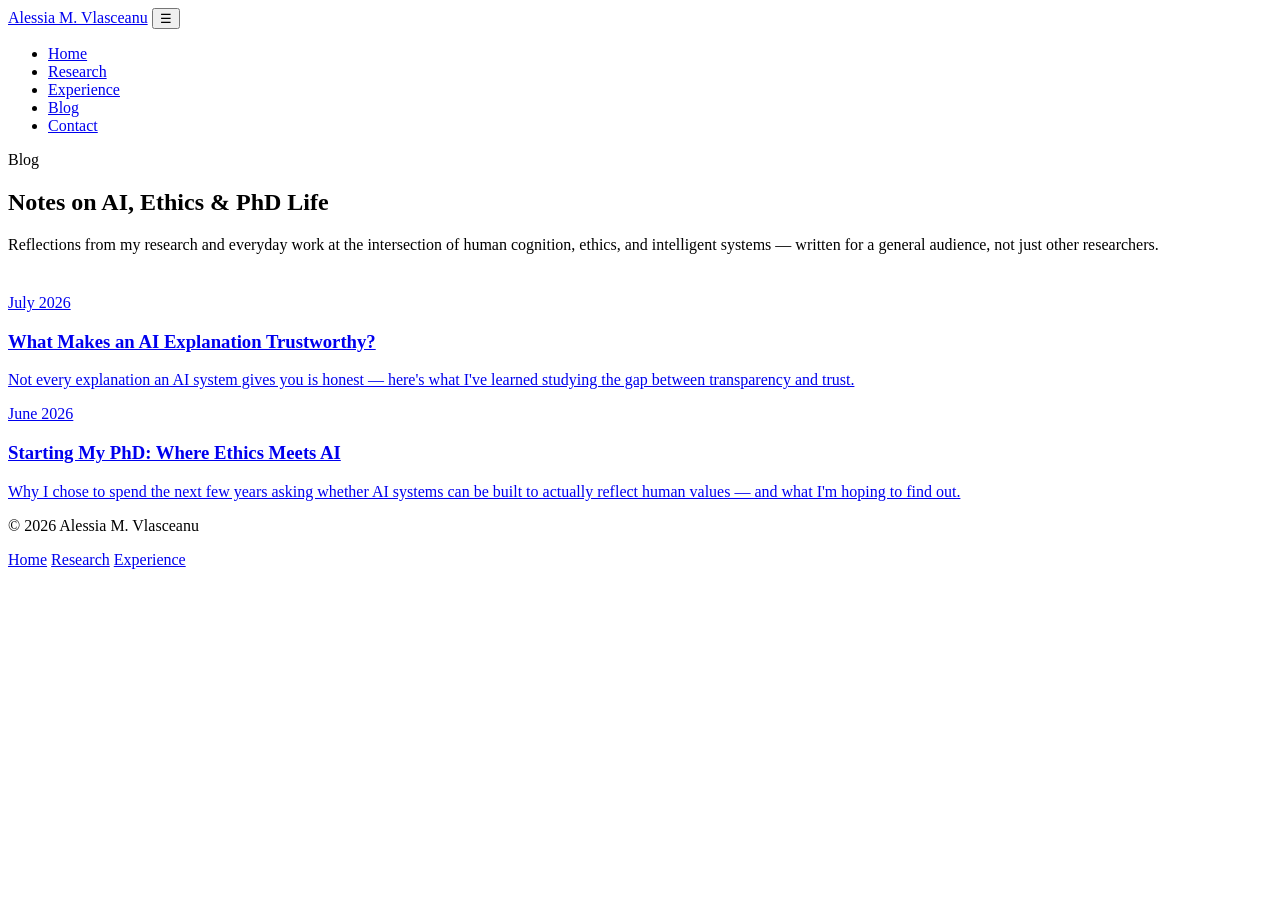
==== index.html @ 2f05d113 "Add files via upload" ====
<!DOCTYPE html>
<html lang="en">
<head>
<meta charset="UTF-8" />
<meta name="viewport" content="width=device-width, initial-scale=1.0" />
<title>Blog — Alessia M. Vlasceanu</title>
<meta name="description" content="Writing on Human-AI Interaction, ethical AI, and PhD life by Alessia M. Vlasceanu." />
<link rel="stylesheet" href="../assets/css/style.css" />
</head>
<body>

<header class="site-nav">
  <div class="nav-inner">
    <a href="../index.html" class="logo">Alessia M. Vlasceanu</a>
    <button class="nav-toggle" aria-label="Toggle navigation">☰</button>
    <ul class="nav-links">
      <li><a href="../index.html">Home</a></li>
      <li><a href="../research.html">Research</a></li>
      <li><a href="../experience.html">Experience</a></li>
      <li><a href="index.html" class="active">Blog</a></li>
      <li><a href="../index.html#contact">Contact</a></li>
    </ul>
  </div>
</header>

<main>

  <section class="hero" style="padding-bottom: 24px;">
    <div class="container">
      <div class="eyebrow">Blog</div>
      <h1>Notes on AI, Ethics &amp; PhD Life</h1>
      <p class="lede">
        Reflections from my research and everyday work at the intersection of human cognition,
        ethics, and intelligent systems — written for a general audience, not just other researchers.
      </p>
    </div>
  </section>

  <section class="alt">
    <div class="container">

      <a class="post-card" href="what-makes-ai-explanation-trustworthy.html">
        <div class="post-date">July 2026</div>
        <h3>What Makes an AI Explanation Trustworthy?</h3>
        <p>Not every explanation an AI system gives you is honest — here's what I've learned studying the gap between transparency and trust.</p>
      </a>

      <a class="post-card" href="starting-my-phd.html">
        <div class="post-date">June 2026</div>
        <h3>Starting My PhD: Where Ethics Meets AI</h3>
        <p>Why I chose to spend the next few years asking whether AI systems can be built to actually reflect human values — and what I'm hoping to find out.</p>
      </a>

    </div>
  </section>

</main>

<footer>
  <div class="container">
    <p>© <span data-year>2026</span> Alessia M. Vlasceanu</p>
    <div class="social-row">
      <a href="../index.html">Home</a>
      <a href="../research.html">Research</a>
      <a href="../experience.html">Experience</a>
    </div>
  </div>
</footer>

<script src="../assets/js/main.js"></script>
</body>
</html>
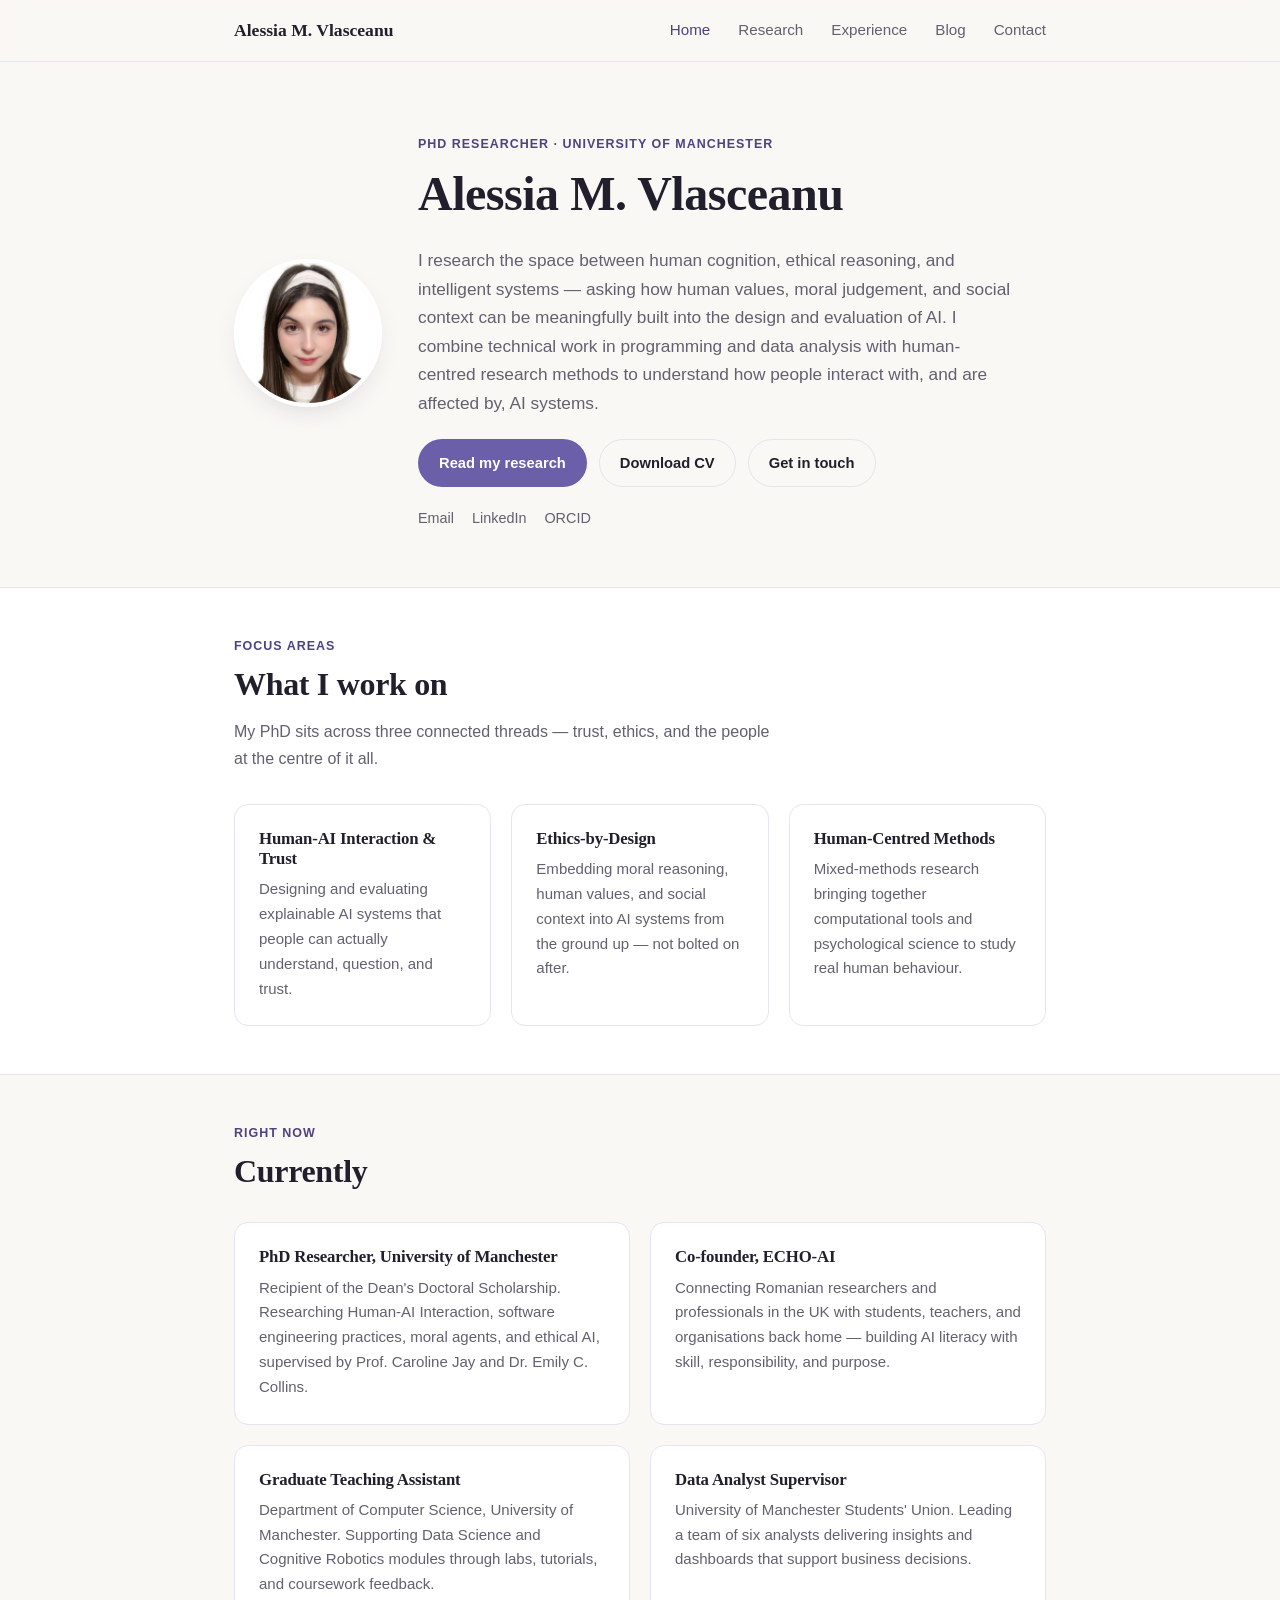
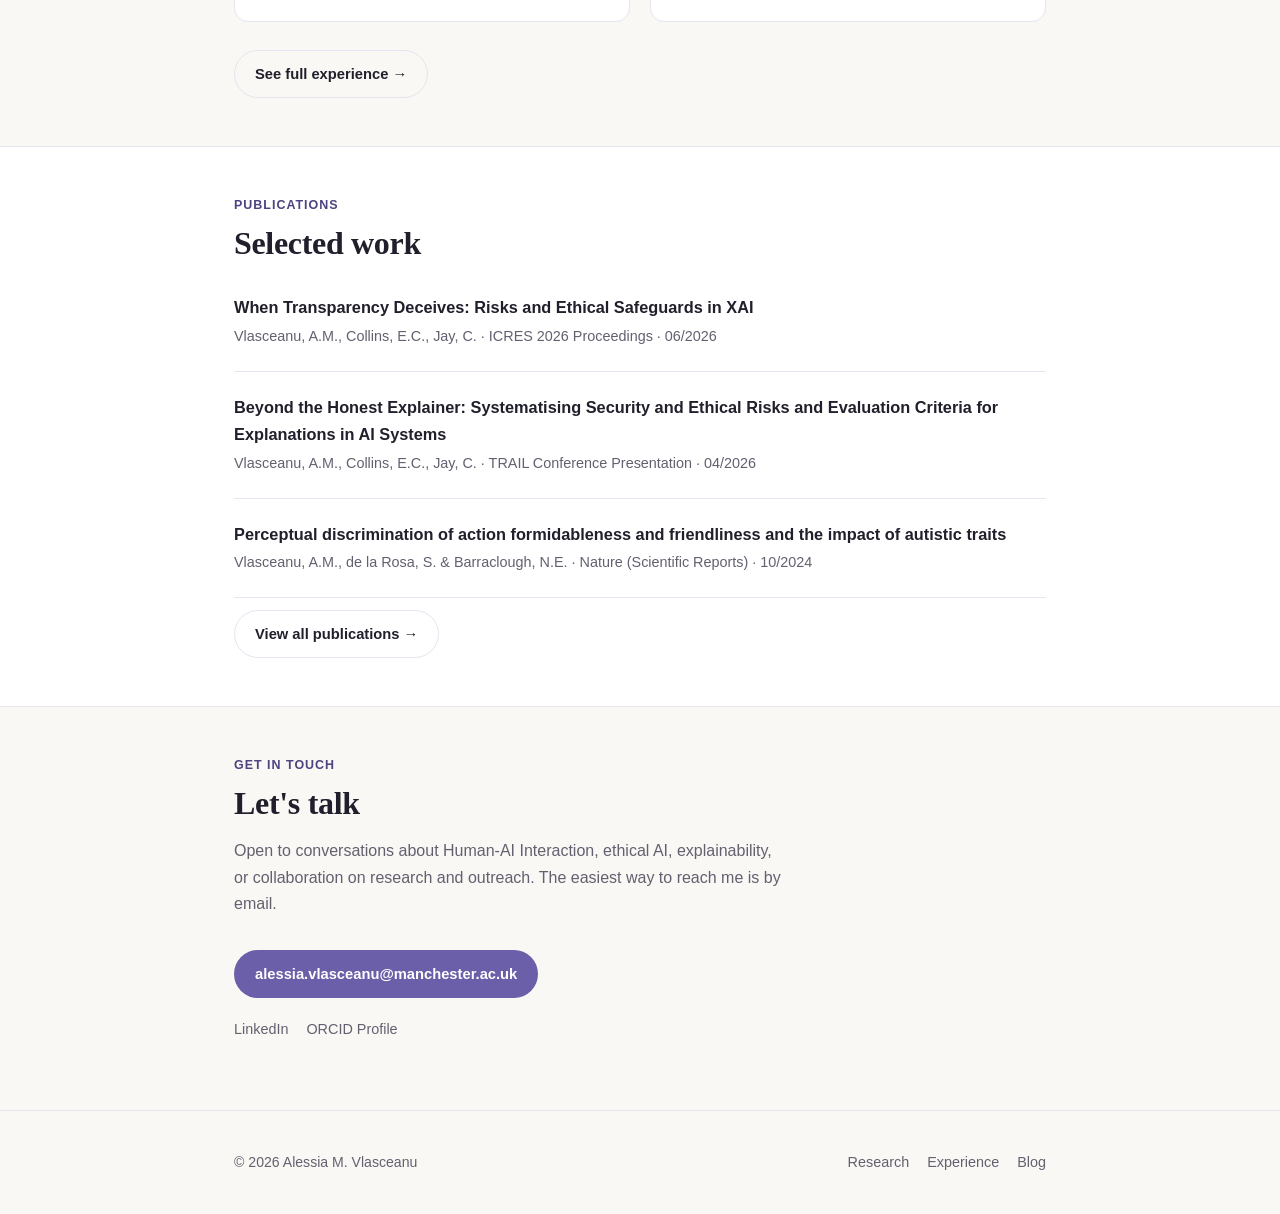
==== commit 5ffa6d9c: "Add files via upload" ====
--- a/index.html
+++ b/index.html
@@ -3,54 +3,159 @@
 <head>
 <meta charset="UTF-8" />
 <meta name="viewport" content="width=device-width, initial-scale=1.0" />
-<title>Blog — Alessia M. Vlasceanu</title>
-<meta name="description" content="Writing on Human-AI Interaction, ethical AI, and PhD life by Alessia M. Vlasceanu." />
-<link rel="stylesheet" href="../assets/css/style.css" />
+<title>Alessia M. Vlasceanu — PhD Researcher, Human-AI Interaction</title>
+<meta name="description" content="Alessia M. Vlasceanu is a PhD researcher at the University of Manchester working on Human-Computer Interaction, Human-AI Interaction, and Ethical AI." />
+<link rel="stylesheet" href="assets/css/style.css" />
 </head>
 <body>
 
 <header class="site-nav">
   <div class="nav-inner">
-    <a href="../index.html" class="logo">Alessia M. Vlasceanu</a>
+    <a href="index.html" class="logo">Alessia M. Vlasceanu</a>
     <button class="nav-toggle" aria-label="Toggle navigation">☰</button>
     <ul class="nav-links">
-      <li><a href="../index.html">Home</a></li>
-      <li><a href="../research.html">Research</a></li>
-      <li><a href="../experience.html">Experience</a></li>
-      <li><a href="index.html" class="active">Blog</a></li>
-      <li><a href="../index.html#contact">Contact</a></li>
+      <li><a href="index.html" class="active">Home</a></li>
+      <li><a href="research.html">Research</a></li>
+      <li><a href="experience.html">Experience</a></li>
+      <li><a href="blog/index.html">Blog</a></li>
+      <li><a href="#contact">Contact</a></li>
     </ul>
   </div>
 </header>
 
 <main>
 
-  <section class="hero" style="padding-bottom: 24px;">
-    <div class="container">
-      <div class="eyebrow">Blog</div>
-      <h1>Notes on AI, Ethics &amp; PhD Life</h1>
-      <p class="lede">
-        Reflections from my research and everyday work at the intersection of human cognition,
-        ethics, and intelligent systems — written for a general audience, not just other researchers.
-      </p>
+  <!-- Hero -->
+  <section class="hero">
+    <div class="container hero-grid">
+      <div class="hero-photo">
+        <img src="assets/img/headshot.jpg" alt="Portrait of Alessia M. Vlasceanu" />
+      </div>
+      <div>
+        <div class="eyebrow">PhD Researcher · University of Manchester</div>
+        <h1>Alessia M. Vlasceanu</h1>
+        <p class="lede">
+          I research the space between human cognition, ethical reasoning, and intelligent systems —
+          asking how human values, moral judgement, and social context can be meaningfully built into
+          the design and evaluation of AI. I combine technical work in programming and data analysis
+          with human-centred research methods to understand how people interact with, and are affected
+          by, AI systems.
+        </p>
+        <div class="btn-row">
+          <a href="research.html" class="btn btn-primary">Read my research</a>
+          <a href="assets/Alessia_Vlasceanu_CV.pdf" class="btn btn-ghost" download>Download CV</a>
+          <a href="#contact" class="btn btn-ghost">Get in touch</a>
+        </div>
+        <div class="social-row">
+          <a href="mailto:alessia.vlasceanu@manchester.ac.uk">Email</a>
+          <a href="#" target="_blank" rel="noopener">LinkedIn</a>
+          <a href="#" target="_blank" rel="noopener">ORCID</a>
+        </div>
+      </div>
     </div>
   </section>
 
+  <!-- What I work on -->
   <section class="alt">
     <div class="container">
+      <div class="section-head">
+        <div class="eyebrow">Focus areas</div>
+        <h2>What I work on</h2>
+        <p>My PhD sits across three connected threads — trust, ethics, and the people at the centre of it all.</p>
+      </div>
+      <div class="card-grid">
+        <div class="card">
+          <h3>Human-AI Interaction &amp; Trust</h3>
+          <p>Designing and evaluating explainable AI systems that people can actually understand, question, and trust.</p>
+        </div>
+        <div class="card">
+          <h3>Ethics-by-Design</h3>
+          <p>Embedding moral reasoning, human values, and social context into AI systems from the ground up — not bolted on after.</p>
+        </div>
+        <div class="card">
+          <h3>Human-Centred Methods</h3>
+          <p>Mixed-methods research bringing together computational tools and psychological science to study real human behaviour.</p>
+        </div>
+      </div>
+    </div>
+  </section>
 
-      <a class="post-card" href="what-makes-ai-explanation-trustworthy.html">
-        <div class="post-date">July 2026</div>
-        <h3>What Makes an AI Explanation Trustworthy?</h3>
-        <p>Not every explanation an AI system gives you is honest — here's what I've learned studying the gap between transparency and trust.</p>
-      </a>
+  <!-- Currently -->
+  <section>
+    <div class="container">
+      <div class="section-head">
+        <div class="eyebrow">Right now</div>
+        <h2>Currently</h2>
+      </div>
+      <div class="card-grid" style="grid-template-columns: repeat(2, 1fr);">
+        <div class="card">
+          <h3>PhD Researcher, University of Manchester</h3>
+          <p>Recipient of the Dean's Doctoral Scholarship. Researching Human-AI Interaction, software engineering practices, moral agents, and ethical AI, supervised by Prof. Caroline Jay and Dr. Emily C. Collins.</p>
+        </div>
+        <div class="card">
+          <h3>Co-founder, ECHO-AI</h3>
+          <p>Connecting Romanian researchers and professionals in the UK with students, teachers, and organisations back home — building AI literacy with skill, responsibility, and purpose.</p>
+        </div>
+        <div class="card">
+          <h3>Graduate Teaching Assistant</h3>
+          <p>Department of Computer Science, University of Manchester. Supporting Data Science and Cognitive Robotics modules through labs, tutorials, and coursework feedback.</p>
+        </div>
+        <div class="card">
+          <h3>Data Analyst Supervisor</h3>
+          <p>University of Manchester Students' Union. Leading a team of six analysts delivering insights and dashboards that support business decisions.</p>
+        </div>
+      </div>
+      <div class="btn-row" style="margin-top: 28px;">
+        <a href="experience.html" class="btn btn-ghost">See full experience →</a>
+      </div>
+    </div>
+  </section>
 
-      <a class="post-card" href="starting-my-phd.html">
-        <div class="post-date">June 2026</div>
-        <h3>Starting My PhD: Where Ethics Meets AI</h3>
-        <p>Why I chose to spend the next few years asking whether AI systems can be built to actually reflect human values — and what I'm hoping to find out.</p>
-      </a>
+  <!-- Selected publications -->
+  <section class="alt">
+    <div class="container">
+      <div class="section-head">
+        <div class="eyebrow">Publications</div>
+        <h2>Selected work</h2>
+      </div>
+      <ul class="pub-list">
+        <li class="pub-item">
+          <div class="pub-title">When Transparency Deceives: Risks and Ethical Safeguards in XAI</div>
+          <div class="pub-meta">Vlasceanu, A.M., Collins, E.C., Jay, C. · ICRES 2026 Proceedings · 06/2026</div>
+        </li>
+        <li class="pub-item">
+          <div class="pub-title">Beyond the Honest Explainer: Systematising Security and Ethical Risks and Evaluation Criteria for Explanations in AI Systems</div>
+          <div class="pub-meta">Vlasceanu, A.M., Collins, E.C., Jay, C. · TRAIL Conference Presentation · 04/2026</div>
+        </li>
+        <li class="pub-item">
+          <div class="pub-title">Perceptual discrimination of action formidableness and friendliness and the impact of autistic traits</div>
+          <div class="pub-meta">Vlasceanu, A.M., de la Rosa, S. &amp; Barraclough, N.E. · Nature (Scientific Reports) · 10/2024</div>
+        </li>
+      </ul>
+      <div class="btn-row" style="margin-top: 12px;">
+        <a href="research.html" class="btn btn-ghost">View all publications →</a>
+      </div>
+    </div>
+  </section>
 
+  <!-- Contact -->
+  <section id="contact">
+    <div class="container">
+      <div class="section-head">
+        <div class="eyebrow">Get in touch</div>
+        <h2>Let's talk</h2>
+        <p>
+          Open to conversations about Human-AI Interaction, ethical AI, explainability, or collaboration
+          on research and outreach. The easiest way to reach me is by email.
+        </p>
+      </div>
+      <div class="btn-row">
+        <a href="mailto:alessia.vlasceanu@manchester.ac.uk" class="btn btn-primary">alessia.vlasceanu@manchester.ac.uk</a>
+      </div>
+      <div class="social-row">
+        <a href="#" target="_blank" rel="noopener">LinkedIn</a>
+        <a href="#" target="_blank" rel="noopener">ORCID Profile</a>
+      </div>
     </div>
   </section>
 
@@ -60,13 +165,13 @@
   <div class="container">
     <p>© <span data-year>2026</span> Alessia M. Vlasceanu</p>
     <div class="social-row">
-      <a href="../index.html">Home</a>
-      <a href="../research.html">Research</a>
-      <a href="../experience.html">Experience</a>
+      <a href="research.html">Research</a>
+      <a href="experience.html">Experience</a>
+      <a href="blog/index.html">Blog</a>
     </div>
   </div>
 </footer>
 
-<script src="../assets/js/main.js"></script>
+<script src="assets/js/main.js"></script>
 </body>
 </html>
--- a/assets/css/style.css
+++ b/assets/css/style.css
@@ -0,0 +1,377 @@
+/* ============================================
+   Alessia M. Vlasceanu — Personal site styles
+   ============================================ */
+
+@import url('https://fonts.googleapis.com/css2?family=Fraunces:ital,opsz,wght@0,9..144,400;0,9..144,500;0,9..144,600;1,9..144,500&family=Inter:wght@400;500;600;700&display=swap');
+
+:root {
+  --bg: #faf8f5;
+  --surface: #ffffff;
+  --text: #201f2b;
+  --text-muted: #63606f;
+  --accent: #6a5fa8;
+  --accent-dark: #4d4380;
+  --accent-soft: #efeaf9;
+  --border: #e8e3f0;
+  --radius: 14px;
+  --shadow: 0 10px 30px -15px rgba(40, 30, 70, 0.25);
+  --serif: 'Fraunces', Georgia, 'Times New Roman', serif;
+  --sans: 'Inter', -apple-system, BlinkMacSystemFont, 'Segoe UI', Roboto, sans-serif;
+  --max-w: 860px;
+}
+
+* { box-sizing: border-box; }
+
+html { scroll-behavior: smooth; }
+
+body {
+  margin: 0;
+  font-family: var(--sans);
+  background: var(--bg);
+  color: var(--text);
+  line-height: 1.65;
+  -webkit-font-smoothing: antialiased;
+}
+
+h1, h2, h3, h4 {
+  font-family: var(--serif);
+  font-weight: 600;
+  line-height: 1.2;
+  margin: 0 0 0.5em;
+  letter-spacing: -0.01em;
+}
+
+h1 { font-size: clamp(2.1rem, 4vw, 3rem); }
+h2 { font-size: clamp(1.5rem, 3vw, 2rem); }
+h3 { font-size: 1.25rem; }
+
+p { margin: 0 0 1em; }
+
+a {
+  color: var(--accent-dark);
+  text-decoration: none;
+}
+a:hover { text-decoration: underline; }
+
+img { max-width: 100%; display: block; }
+
+.container {
+  max-width: var(--max-w);
+  margin: 0 auto;
+  padding: 0 24px;
+}
+
+/* ---------- Nav ---------- */
+header.site-nav {
+  position: sticky;
+  top: 0;
+  z-index: 50;
+  background: rgba(250, 248, 245, 0.88);
+  backdrop-filter: saturate(180%) blur(10px);
+  border-bottom: 1px solid var(--border);
+}
+
+.nav-inner {
+  max-width: var(--max-w);
+  margin: 0 auto;
+  padding: 16px 24px;
+  display: flex;
+  align-items: center;
+  justify-content: space-between;
+}
+
+.logo {
+  font-family: var(--serif);
+  font-weight: 600;
+  font-size: 1.1rem;
+  color: var(--text);
+  white-space: nowrap;
+}
+.logo:hover { text-decoration: none; color: var(--accent-dark); }
+
+.nav-links {
+  list-style: none;
+  display: flex;
+  gap: 28px;
+  margin: 0;
+  padding: 0;
+}
+
+.nav-links a {
+  color: var(--text-muted);
+  font-size: 0.95rem;
+  font-weight: 500;
+}
+.nav-links a:hover,
+.nav-links a.active {
+  color: var(--accent-dark);
+  text-decoration: none;
+}
+
+.nav-toggle {
+  display: none;
+  background: none;
+  border: none;
+  font-size: 1.4rem;
+  cursor: pointer;
+  color: var(--text);
+}
+
+@media (max-width: 680px) {
+  .nav-toggle { display: block; }
+  .nav-links {
+    position: absolute;
+    top: 100%;
+    left: 0;
+    right: 0;
+    background: var(--surface);
+    border-bottom: 1px solid var(--border);
+    flex-direction: column;
+    gap: 0;
+    display: none;
+    padding: 8px 24px 16px;
+  }
+  .nav-links.open { display: flex; }
+  .nav-links li { padding: 10px 0; border-bottom: 1px solid var(--border); }
+  .nav-links li:last-child { border-bottom: none; }
+}
+
+/* ---------- Hero ---------- */
+.hero {
+  padding: 72px 0 56px;
+}
+
+.hero-grid {
+  display: grid;
+  grid-template-columns: auto 1fr;
+  gap: 36px;
+  align-items: center;
+}
+
+.hero-photo {
+  width: 148px;
+  height: 148px;
+  border-radius: 50%;
+  overflow: hidden;
+  box-shadow: var(--shadow);
+  border: 4px solid var(--surface);
+  flex-shrink: 0;
+}
+.hero-photo img { width: 100%; height: 100%; object-fit: cover; }
+
+.eyebrow {
+  text-transform: uppercase;
+  letter-spacing: 0.08em;
+  font-size: 0.78rem;
+  font-weight: 600;
+  color: var(--accent-dark);
+  margin-bottom: 10px;
+}
+
+.hero p.lede {
+  font-size: 1.08rem;
+  color: var(--text-muted);
+  max-width: 62ch;
+}
+
+@media (max-width: 560px) {
+  .hero-grid { grid-template-columns: 1fr; text-align: center; }
+  .hero-grid .hero-photo { margin: 0 auto; }
+}
+
+/* ---------- Buttons ---------- */
+.btn-row {
+  display: flex;
+  flex-wrap: wrap;
+  gap: 12px;
+  margin-top: 22px;
+}
+
+.btn {
+  display: inline-flex;
+  align-items: center;
+  gap: 8px;
+  padding: 11px 20px;
+  border-radius: 999px;
+  font-weight: 600;
+  font-size: 0.92rem;
+  border: 1px solid transparent;
+  cursor: pointer;
+}
+.btn:hover { text-decoration: none; }
+
+.btn-primary {
+  background: var(--accent);
+  color: #fff;
+}
+.btn-primary:hover { background: var(--accent-dark); }
+
+.btn-ghost {
+  background: transparent;
+  border-color: var(--border);
+  color: var(--text);
+}
+.btn-ghost:hover { border-color: var(--accent); color: var(--accent-dark); }
+
+/* ---------- Social row ---------- */
+.social-row {
+  display: flex;
+  gap: 18px;
+  margin-top: 20px;
+  flex-wrap: wrap;
+}
+.social-row a {
+  font-size: 0.9rem;
+  font-weight: 500;
+  color: var(--text-muted);
+}
+.social-row a:hover { color: var(--accent-dark); }
+
+/* ---------- Sections ---------- */
+section { padding: 48px 0; }
+section.alt {
+  background: var(--surface);
+  border-top: 1px solid var(--border);
+  border-bottom: 1px solid var(--border);
+}
+
+.section-head { margin-bottom: 32px; }
+.section-head .eyebrow { margin-bottom: 8px; }
+.section-head p { color: var(--text-muted); max-width: 62ch; }
+
+/* ---------- Cards / grid ---------- */
+.card-grid {
+  display: grid;
+  grid-template-columns: repeat(3, 1fr);
+  gap: 20px;
+}
+@media (max-width: 760px) {
+  .card-grid { grid-template-columns: 1fr; }
+}
+
+.card {
+  background: var(--surface);
+  border: 1px solid var(--border);
+  border-radius: var(--radius);
+  padding: 24px;
+}
+.card h3 { margin-bottom: 8px; font-size: 1.05rem; }
+.card p { color: var(--text-muted); font-size: 0.94rem; margin-bottom: 0; }
+
+/* ---------- Timeline (experience/education) ---------- */
+.timeline {
+  border-left: 2px solid var(--border);
+  padding-left: 28px;
+  margin-left: 6px;
+}
+
+.timeline-item { position: relative; margin-bottom: 36px; }
+.timeline-item:last-child { margin-bottom: 0; }
+
+.timeline-item::before {
+  content: '';
+  position: absolute;
+  left: -34px;
+  top: 6px;
+  width: 12px;
+  height: 12px;
+  border-radius: 50%;
+  background: var(--accent);
+  border: 2px solid var(--bg);
+}
+
+.timeline-item .meta {
+  color: var(--text-muted);
+  font-size: 0.88rem;
+  margin-bottom: 4px;
+}
+
+.timeline-item h3 { margin-bottom: 2px; }
+.timeline-item .org { color: var(--accent-dark); font-weight: 500; margin-bottom: 8px; }
+
+.timeline-item ul { margin: 8px 0 0; padding-left: 20px; color: var(--text-muted); }
+.timeline-item li { margin-bottom: 6px; font-size: 0.95rem; }
+
+/* ---------- Publication list ---------- */
+.pub-list { list-style: none; margin: 0; padding: 0; }
+.pub-item {
+  padding: 22px 0;
+  border-bottom: 1px solid var(--border);
+}
+.pub-item:first-child { padding-top: 0; }
+.pub-item .pub-title { font-weight: 600; font-size: 1.02rem; margin-bottom: 4px; }
+.pub-item .pub-meta { color: var(--text-muted); font-size: 0.9rem; }
+.pub-item .pub-tag {
+  display: inline-block;
+  font-size: 0.72rem;
+  font-weight: 600;
+  text-transform: uppercase;
+  letter-spacing: 0.04em;
+  background: var(--accent-soft);
+  color: var(--accent-dark);
+  padding: 3px 9px;
+  border-radius: 999px;
+  margin-left: 8px;
+  vertical-align: middle;
+}
+
+/* ---------- Chips (skills/tags) ---------- */
+.chip-row { display: flex; flex-wrap: wrap; gap: 10px; }
+.chip {
+  background: var(--accent-soft);
+  color: var(--accent-dark);
+  font-size: 0.85rem;
+  font-weight: 500;
+  padding: 7px 14px;
+  border-radius: 999px;
+}
+
+/* ---------- Blog ---------- */
+.post-card {
+  display: block;
+  padding: 26px 0;
+  border-bottom: 1px solid var(--border);
+}
+.post-card:first-child { padding-top: 0; }
+.post-card:hover { text-decoration: none; }
+.post-card .post-date {
+  font-size: 0.82rem;
+  color: var(--text-muted);
+  text-transform: uppercase;
+  letter-spacing: 0.05em;
+  margin-bottom: 6px;
+}
+.post-card h3 { color: var(--text); margin-bottom: 6px; }
+.post-card:hover h3 { color: var(--accent-dark); }
+.post-card p { color: var(--text-muted); margin-bottom: 0; }
+
+.post-body {
+  font-size: 1.05rem;
+}
+.post-body h2 { margin-top: 1.4em; }
+.post-body p { margin-bottom: 1.2em; }
+.post-hero-meta {
+  color: var(--text-muted);
+  font-size: 0.9rem;
+  margin-bottom: 8px;
+}
+.back-link { display: inline-block; margin-bottom: 24px; font-size: 0.9rem; }
+
+/* ---------- Footer ---------- */
+footer {
+  border-top: 1px solid var(--border);
+  padding: 40px 0;
+  margin-top: 20px;
+}
+footer .container {
+  display: flex;
+  justify-content: space-between;
+  align-items: center;
+  flex-wrap: wrap;
+  gap: 12px;
+}
+footer p { margin: 0; color: var(--text-muted); font-size: 0.88rem; }
+footer .social-row { margin-top: 0; }
+
+/* ---------- Misc ---------- */
+.divider { height: 1px; background: var(--border); border: none; margin: 40px 0; }
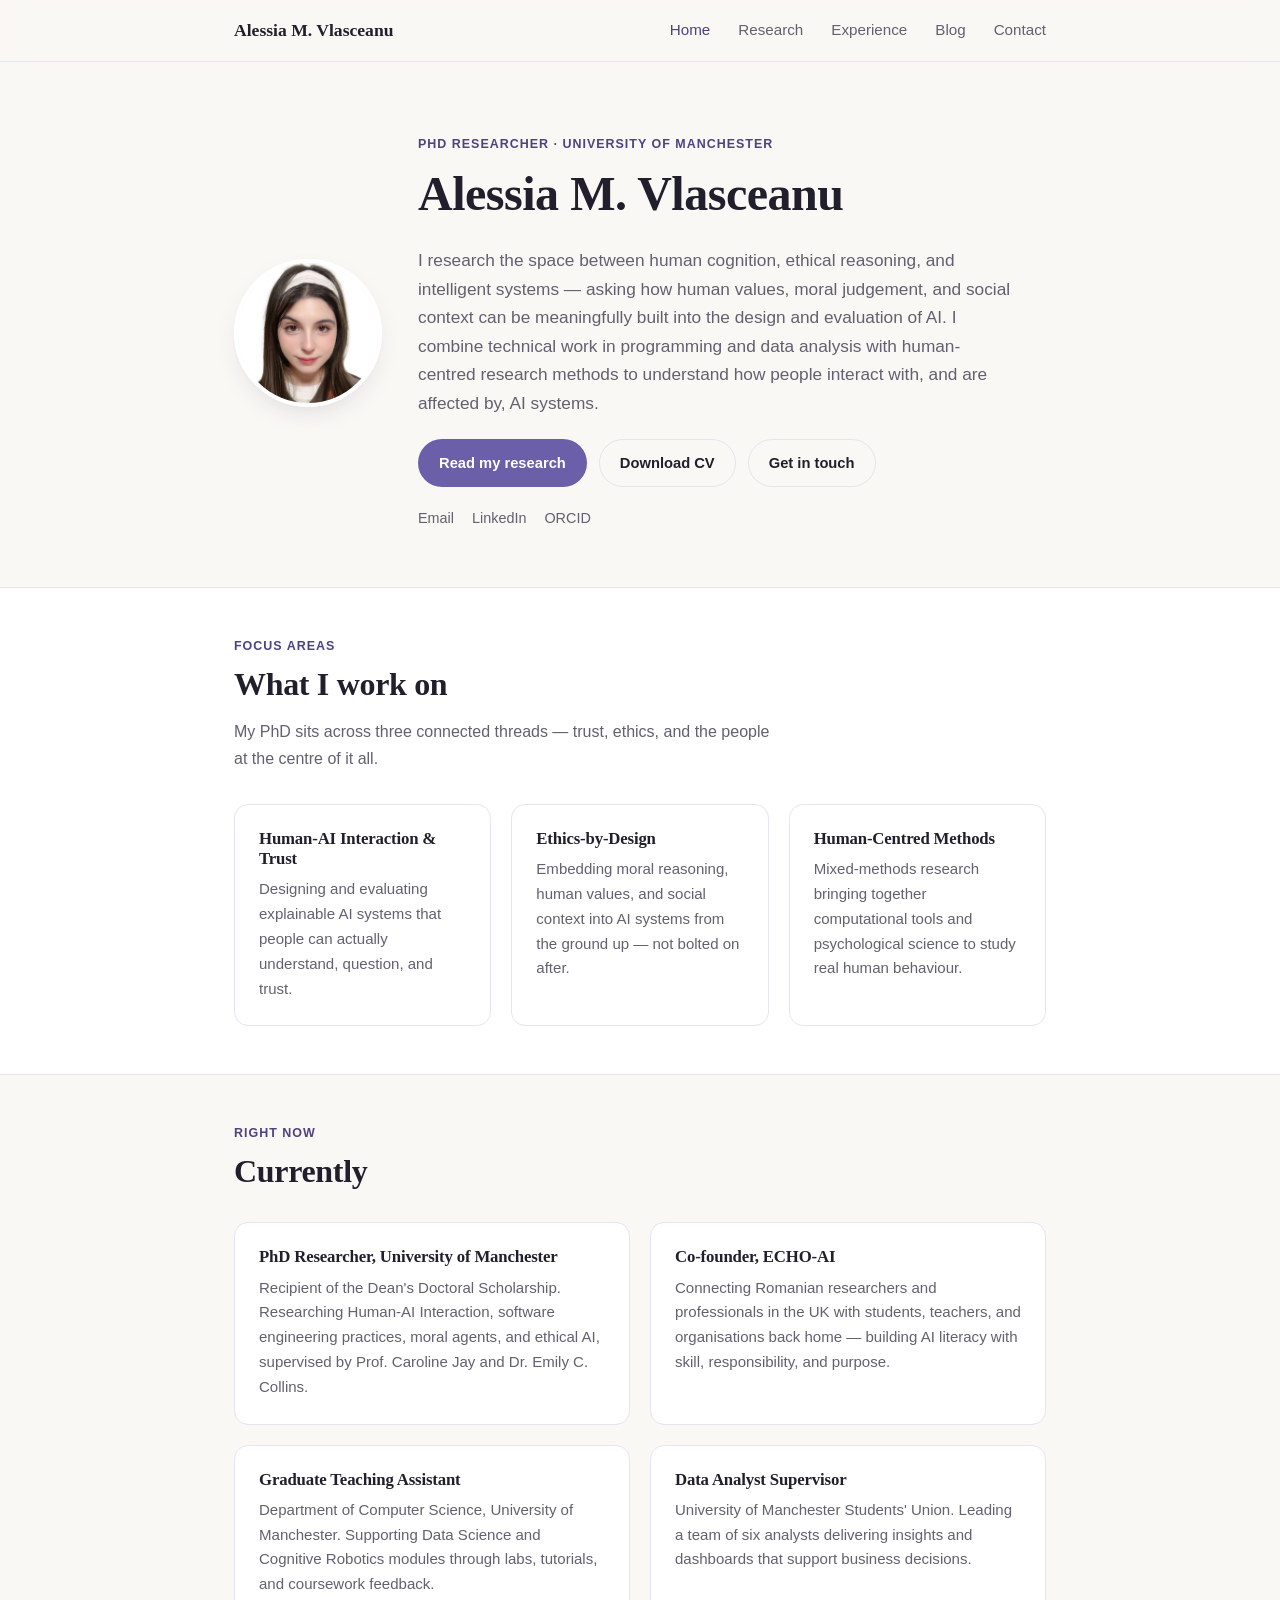
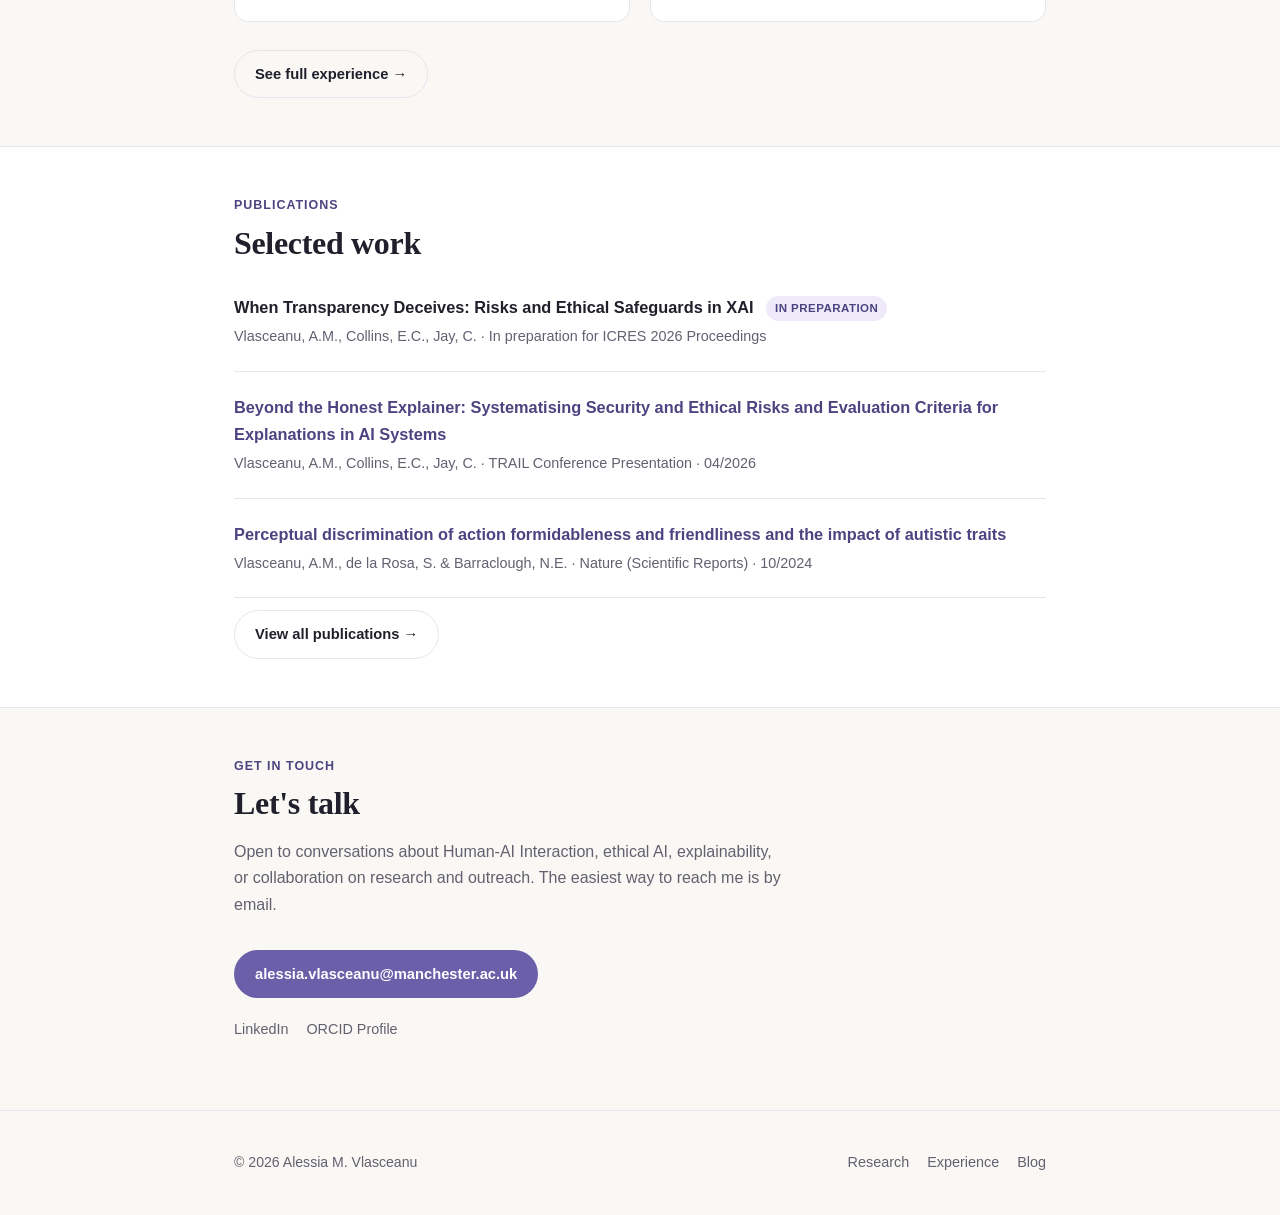
==== commit 4d43c218: "Add files via upload" ====
--- a/index.html
+++ b/index.html
@@ -120,15 +120,15 @@
       </div>
       <ul class="pub-list">
         <li class="pub-item">
-          <div class="pub-title">When Transparency Deceives: Risks and Ethical Safeguards in XAI</div>
-          <div class="pub-meta">Vlasceanu, A.M., Collins, E.C., Jay, C. · ICRES 2026 Proceedings · 06/2026</div>
+          <div class="pub-title">When Transparency Deceives: Risks and Ethical Safeguards in XAI <span class="pub-tag">In preparation</span></div>
+          <div class="pub-meta">Vlasceanu, A.M., Collins, E.C., Jay, C. · In preparation for ICRES 2026 Proceedings</div>
         </li>
         <li class="pub-item">
-          <div class="pub-title">Beyond the Honest Explainer: Systematising Security and Ethical Risks and Evaluation Criteria for Explanations in AI Systems</div>
+          <div class="pub-title"><a href="https://pure.manchester.ac.uk/ws/portalfiles/portal/1884796959/TRAIL_Conference_Ethical_AI_Camera_Ready.pdf" target="_blank" rel="noopener">Beyond the Honest Explainer: Systematising Security and Ethical Risks and Evaluation Criteria for Explanations in AI Systems</a></div>
           <div class="pub-meta">Vlasceanu, A.M., Collins, E.C., Jay, C. · TRAIL Conference Presentation · 04/2026</div>
         </li>
         <li class="pub-item">
-          <div class="pub-title">Perceptual discrimination of action formidableness and friendliness and the impact of autistic traits</div>
+          <div class="pub-title"><a href="https://www.nature.com/articles/s41598-024-76488-6" target="_blank" rel="noopener">Perceptual discrimination of action formidableness and friendliness and the impact of autistic traits</a></div>
           <div class="pub-meta">Vlasceanu, A.M., de la Rosa, S. &amp; Barraclough, N.E. · Nature (Scientific Reports) · 10/2024</div>
         </li>
       </ul>
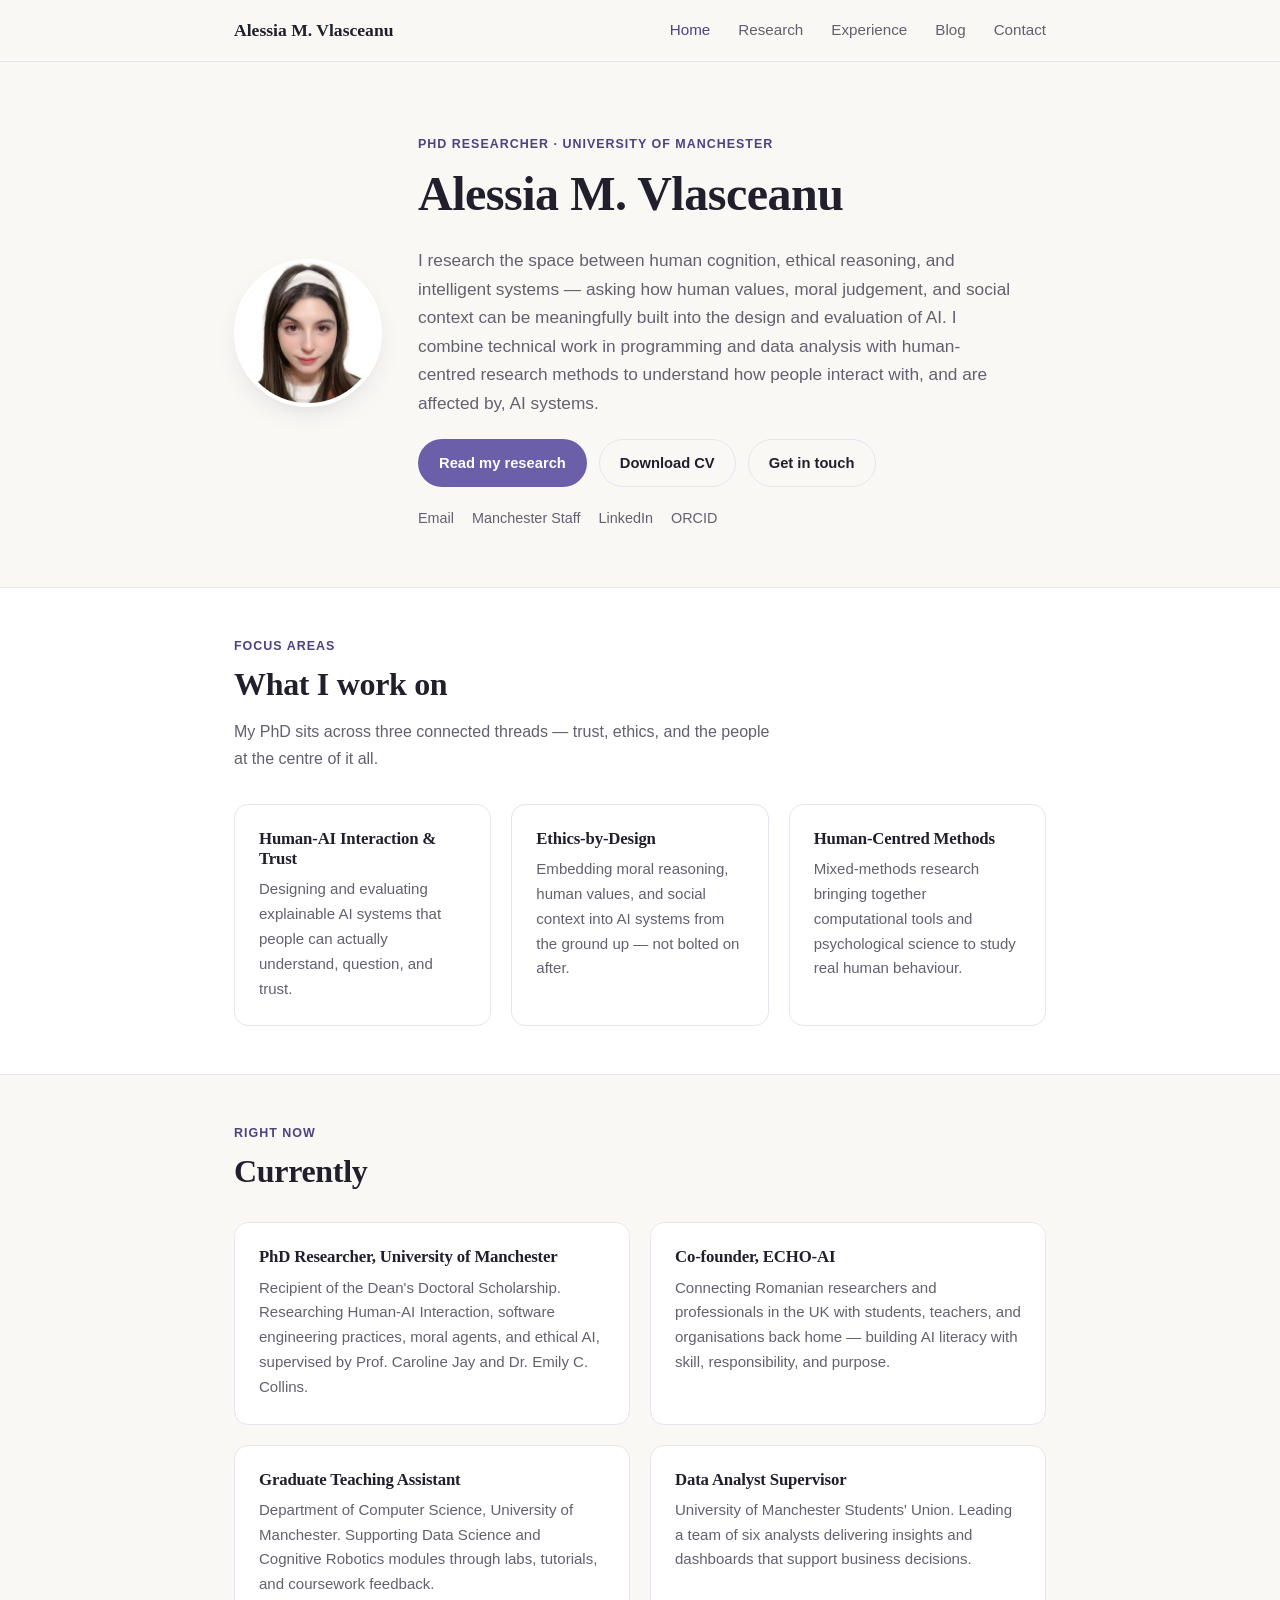
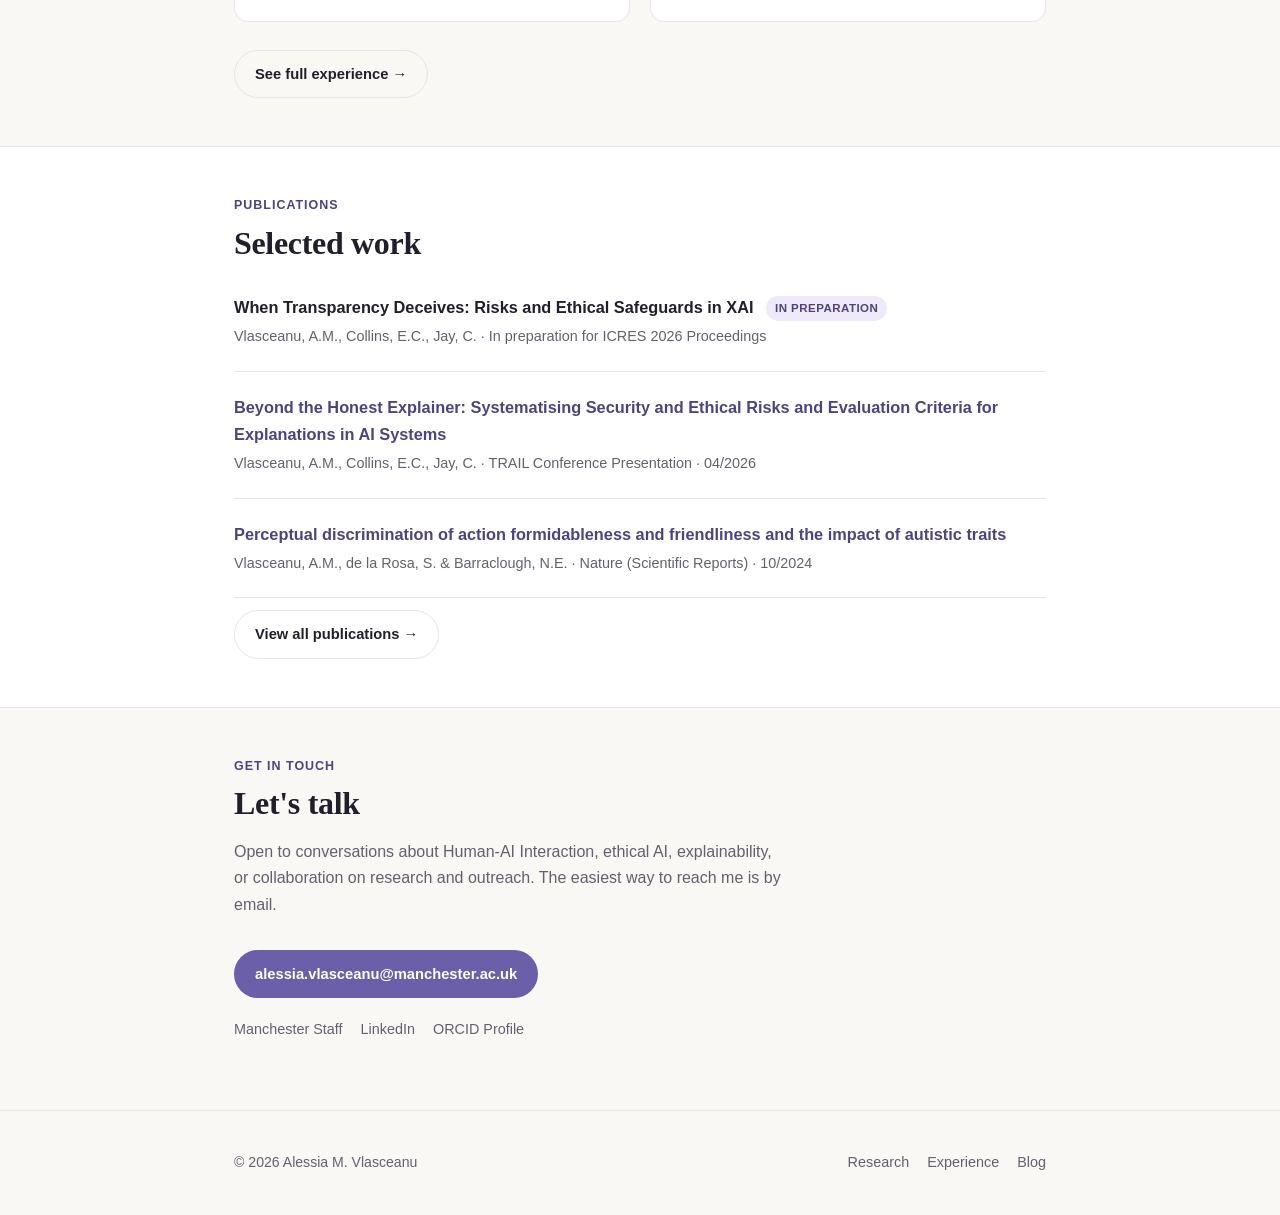
==== commit 6a6ff998: "Update social links in index.html" ====
--- a/index.html
+++ b/index.html
@@ -48,8 +48,9 @@
         </div>
         <div class="social-row">
           <a href="mailto:alessia.vlasceanu@manchester.ac.uk">Email</a>
-          <a href="#" target="_blank" rel="noopener">LinkedIn</a>
-          <a href="#" target="_blank" rel="noopener">ORCID</a>
+          <a href="https://pure.manchester.ac.uk/admin/workspace/student/overview/" target="_blank" rel="noopener">Manchester Staff</a>
+          <a href="https://www.linkedin.com/in/alessia-vlasceanu-bb477419a/" target="_blank" rel="noopener">LinkedIn</a>
+          <a href="https://orcid.org/my-orcid?orcid=0009-0008-2473-2560" target="_blank" rel="noopener">ORCID</a>
         </div>
       </div>
     </div>
@@ -153,8 +154,9 @@
         <a href="mailto:alessia.vlasceanu@manchester.ac.uk" class="btn btn-primary">alessia.vlasceanu@manchester.ac.uk</a>
       </div>
       <div class="social-row">
-        <a href="#" target="_blank" rel="noopener">LinkedIn</a>
-        <a href="#" target="_blank" rel="noopener">ORCID Profile</a>
+        <a href="https://pure.manchester.ac.uk/admin/workspace/student/overview/" target="_blank" rel="noopener">Manchester Staff</a>
+        <a href="https://www.linkedin.com/in/alessia-vlasceanu-bb477419a/" target="_blank" rel="noopener">LinkedIn</a>
+        <a href="https://orcid.org/my-orcid?orcid=0009-0008-2473-2560" target="_blank" rel="noopener">ORCID Profile</a>
       </div>
     </div>
   </section>
